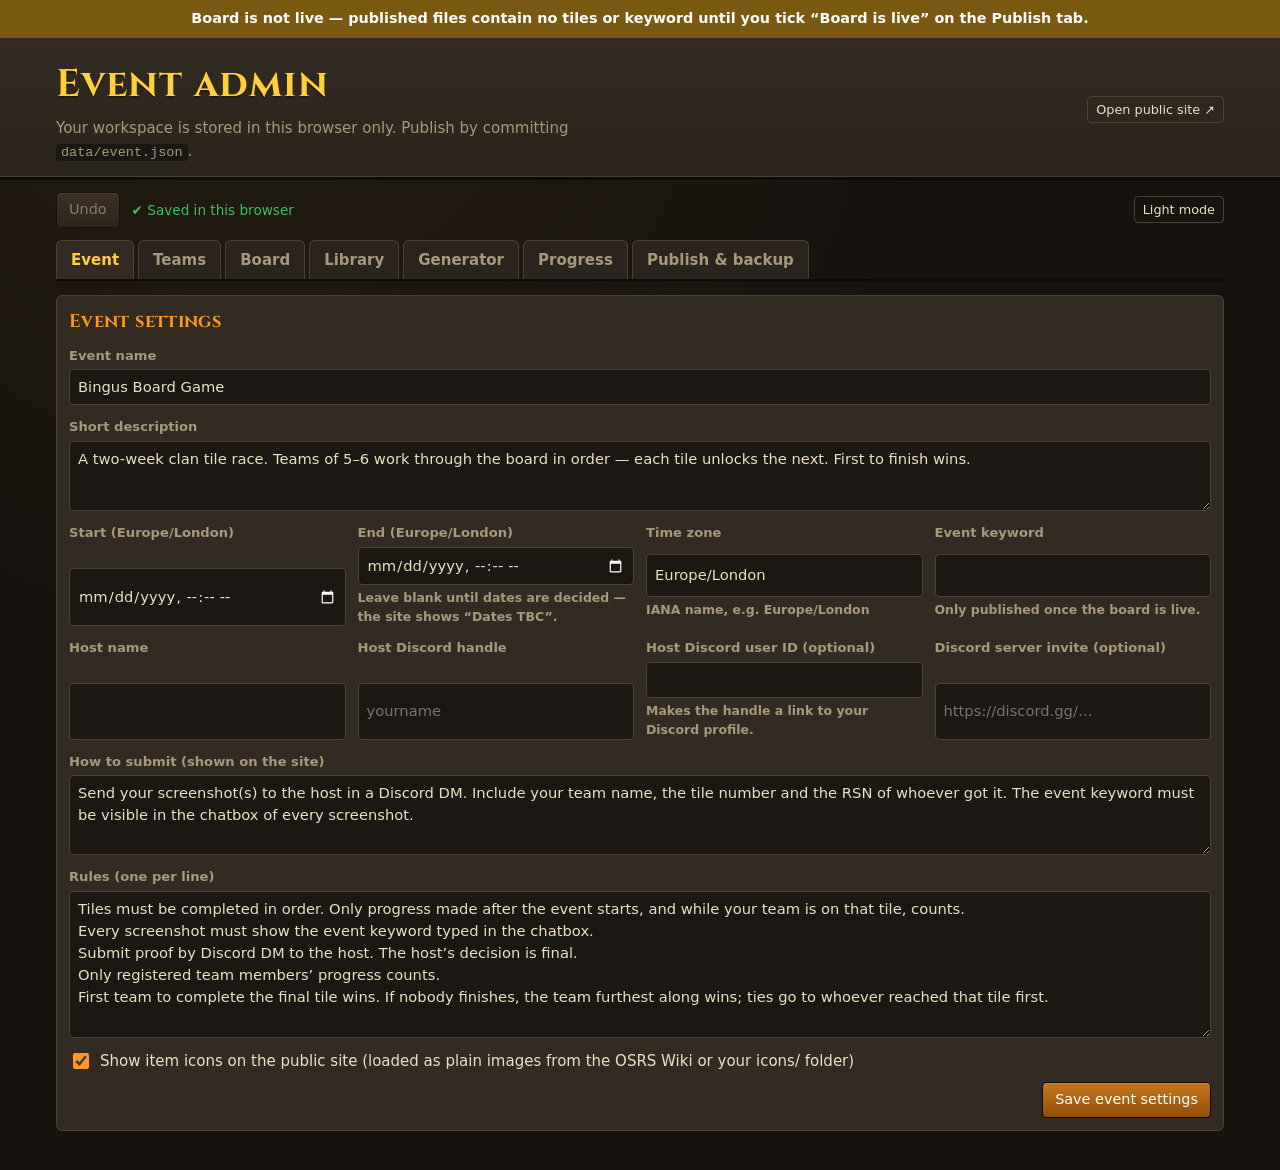
==== admin.html @ 7084084a "Add Bingus Board Game tile-race site Static GitHub Pages site for an OSRS community tile race: publi" ====
<!doctype html>
<html lang="en" data-theme="dark">
<head>
  <meta charset="utf-8">
  <meta name="viewport" content="width=device-width, initial-scale=1">
  <meta name="robots" content="noindex, nofollow">
  <title>Admin · Bingus Board Game</title>
  <link rel="preconnect" href="https://fonts.googleapis.com">
  <link rel="preconnect" href="https://fonts.gstatic.com" crossorigin>
  <link href="https://fonts.googleapis.com/css2?family=Cinzel:wght@600;800&display=swap" rel="stylesheet">
  <link rel="stylesheet" href="css/style.css">
  <script>
    try { var p = JSON.parse(localStorage.getItem('bingus.prefs') || '{}'); if (p.theme === 'light') document.documentElement.setAttribute('data-theme', 'light'); } catch (e) {}
  </script>
</head>
<body>
  <!--
    This page is intentionally not linked from the public site.
    It only reads and writes data in YOUR browser's localStorage, so anyone else
    who opens it just sees an empty workspace — nothing here can change the live site.
    The live site only changes when you commit a new data/event.json to the repo.
  -->
  <div id="banners"></div>
  <header class="site-header">
    <div class="wrap">
      <div>
        <h1>Event admin</h1>
        <p>Your workspace is stored in this browser only. Publish by committing <code>data/event.json</code>.</p>
      </div>
      <div class="header-side">
        <a class="btn small ghost" href="index.html" target="_blank" rel="noopener">Open public site ↗</a>
      </div>
    </div>
  </header>

  <div class="wrap">
    <div class="admin-top">
      <button class="btn" id="undo" type="button" title="Undo (Ctrl+Z)">Undo</button>
      <span id="save-status" class="muted" style="font-size:.85rem"></span>
      <span class="spacer"></span>
      <button class="btn small ghost" id="theme" type="button">Light mode</button>
    </div>
    <nav class="tabs" id="tabs" role="tablist"></nav>
    <div class="view" id="view"></div>
  </div>

  <dialog id="modal"></dialog>
  <div id="toast" class="toast hidden" role="status" aria-live="polite"></div>

  <script src="js/common.js"></script>
  <script src="js/library.js"></script>
  <script src="js/generator.js"></script>
  <script src="js/admin.js"></script>
</body>
</html>
---- css/style.css ----
/* Bingus Board Game — OSRS-inspired theme (no Jagex artwork). */

:root,
:root[data-theme="dark"] {
  --bg: #16130f;
  --bg-2: #1f1a14;
  --panel: #2a241c;
  --panel-2: #332b21;
  --panel-edge: #4d4232;
  --panel-edge-dark: #0d0b08;
  --text: #ecdfc2;
  --muted: #a8997b;
  --accent: #ff981f;
  --accent-2: #ffcf3f;
  --link: #ffb04d;
  --good: #3fbf5a;
  --bad: #e0513c;
  --info: #5aa6e8;
  --input: #1b1712;
  --shadow: 0 2px 0 rgba(0, 0, 0, .45);
  --tier-1: #4caf50;
  --tier-2: #3f8fdc;
  --tier-3: #a35ee0;
  --tier-4: #e0a126;
  --tier-5: #e0513c;
  color-scheme: dark;
}

:root[data-theme="light"] {
  --bg: #e9dfc6;
  --bg-2: #e2d6b8;
  --panel: #f6efdc;
  --panel-2: #efe5cb;
  --panel-edge: #b9a57c;
  --panel-edge-dark: #8a774f;
  --text: #2a2116;
  --muted: #6d5d41;
  --accent: #b55a00;
  --accent-2: #8a5b00;
  --link: #9a4a00;
  --good: #1f8a36;
  --bad: #b3321f;
  --info: #1f63a8;
  --input: #fffaf0;
  --shadow: 0 2px 0 rgba(90, 70, 30, .2);
  color-scheme: light;
}

* { box-sizing: border-box; }

html, body { margin: 0; padding: 0; }

body {
  background: var(--bg);
  background-image: radial-gradient(circle at 20% 0%, rgba(255, 152, 31, .06), transparent 45%);
  color: var(--text);
  font: 15px/1.5 system-ui, -apple-system, "Segoe UI", Roboto, sans-serif;
  min-height: 100vh;
}

a { color: var(--link); }
h1, h2, h3 { font-family: "Cinzel", Georgia, serif; letter-spacing: .02em; margin: 0; }
h1 { font-size: clamp(1.6rem, 4vw, 2.4rem); color: var(--accent-2); text-shadow: 0 2px 0 rgba(0,0,0,.4); }
h2 { font-size: 1.15rem; color: var(--accent); }
h3 { font-size: 1rem; color: var(--accent-2); }
small, .muted { color: var(--muted); }
code { background: var(--input); padding: 1px 5px; border-radius: 4px; font-size: .9em; }

.wrap { width: 100%; max-width: 1200px; margin: 0 auto; padding: 0 16px; }
.hidden { display: none !important; }

/* ---------- header ---------- */
.site-header {
  border-bottom: 3px solid var(--panel-edge-dark);
  background: linear-gradient(var(--panel-2), var(--panel));
  box-shadow: inset 0 -1px 0 var(--panel-edge);
  padding: 18px 0 14px;
}
.site-header .wrap { display: flex; flex-wrap: wrap; gap: 12px 24px; align-items: center; justify-content: space-between; }
.site-header p { margin: 4px 0 0; color: var(--muted); max-width: 60ch; }
.header-side { text-align: right; }
.countdown { font-family: "Cinzel", Georgia, serif; font-size: 1.35rem; color: var(--accent-2); font-variant-numeric: tabular-nums; }
.countdown small { display: block; font-family: system-ui, sans-serif; font-size: .8rem; }

.pill {
  display: inline-block; padding: 2px 10px; border-radius: 999px; font-size: .78rem; font-weight: 700;
  border: 1px solid currentColor; text-transform: uppercase; letter-spacing: .05em;
}
.pill.live { color: var(--good); }
.pill.soon { color: var(--info); }
.pill.over { color: var(--muted); }
.pill.tbc { color: var(--accent); }

.banner { padding: 8px 16px; text-align: center; font-weight: 600; font-size: .9rem; }
.banner.preview { background: #6b3fa0; color: #fff; }
.banner.sample { background: #7a5a12; color: #fff; }
.banner.error { background: #7a2418; color: #fff; }

.toolbar { display: flex; flex-wrap: wrap; gap: 8px 14px; align-items: center; padding-top: 14px; padding-bottom: 6px; }
.toolbar .spacer { flex: 1; }
.toolbar label { display: flex; gap: 6px; align-items: center; font-size: .9rem; color: var(--muted); }

/* ---------- panels ---------- */
.panel {
  background: var(--panel);
  border: 2px solid var(--panel-edge-dark);
  box-shadow: inset 0 0 0 1px var(--panel-edge), var(--shadow);
  border-radius: 6px;
  margin: 14px 0;
}
.panel-head {
  width: 100%; display: flex; align-items: center; gap: 10px;
  background: none; border: 0; color: inherit; cursor: pointer; text-align: left;
  padding: 12px 16px; font: inherit;
}
.panel-head .extra { margin-left: auto; font-size: .85rem; color: var(--muted); }
.panel-head .chev { width: 10px; height: 10px; border-right: 2px solid var(--muted); border-bottom: 2px solid var(--muted); transform: rotate(45deg); transition: transform .15s; margin-left: 8px; flex: none; }
.panel.collapsed .chev { transform: rotate(-45deg); }
.panel.collapsed .panel-body { display: none; }
.panel-body { padding: 0 16px 16px; }

.card {
  background: var(--panel-2);
  border: 1px solid var(--panel-edge);
  border-radius: 6px;
  padding: 12px;
}

/* ---------- buttons & inputs ---------- */
.btn {
  display: inline-flex; align-items: center; gap: 6px; justify-content: center;
  background: linear-gradient(#5a4a35, #3f3325);
  color: #f3e6c7; border: 1px solid #0d0b08; box-shadow: inset 0 1px 0 rgba(255,255,255,.12);
  padding: 6px 12px; border-radius: 4px; cursor: pointer; font: inherit; font-size: .9rem; text-decoration: none; white-space: nowrap;
}
.btn:hover { filter: brightness(1.15); }
.btn:disabled { opacity: .5; cursor: not-allowed; filter: none; }
.btn.primary { background: linear-gradient(#c7771c, #8f4f0c); color: #fff; }
.btn.danger { background: linear-gradient(#9b3526, #6b2016); color: #fff; }
.btn.ghost { background: transparent; color: var(--text); border-color: var(--panel-edge); box-shadow: none; }
.btn.small { padding: 3px 8px; font-size: .8rem; }
.btn.icon { padding: 3px 7px; min-width: 28px; }

input, select, textarea {
  background: var(--input); color: var(--text); border: 1px solid var(--panel-edge); border-radius: 4px;
  padding: 6px 8px; font: inherit; font-size: .92rem; max-width: 100%;
}
input:focus, select:focus, textarea:focus, .btn:focus-visible, .panel-head:focus-visible { outline: 2px solid var(--accent); outline-offset: 1px; }
textarea { width: 100%; min-height: 70px; resize: vertical; }
input[type="checkbox"] { width: 16px; height: 16px; accent-color: var(--accent); }
input[type="color"] { padding: 0; width: 44px; height: 32px; }

/* ---------- badges ---------- */
.badge {
  display: inline-block; font-size: .72rem; font-weight: 700; padding: 1px 7px; border-radius: 3px;
  background: var(--input); border: 1px solid var(--panel-edge); color: var(--muted); white-space: nowrap; vertical-align: middle;
}
.badge.tier-1 { color: #fff; background: var(--tier-1); border-color: transparent; }
.badge.tier-2 { color: #fff; background: var(--tier-2); border-color: transparent; }
.badge.tier-3 { color: #fff; background: var(--tier-3); border-color: transparent; }
.badge.tier-4 { color: #1a1206; background: var(--tier-4); border-color: transparent; }
.badge.tier-5 { color: #fff; background: var(--tier-5); border-color: transparent; }
.swatch { display: inline-block; width: 12px; height: 12px; border-radius: 3px; background: var(--c, #888); border: 1px solid rgba(0,0,0,.5); vertical-align: middle; flex: none; }

/* ---------- race track ---------- */
.race { display: grid; gap: 8px; }
.lane { display: grid; grid-template-columns: minmax(90px, 230px) 1fr 70px; gap: 10px; align-items: center; }
.lane-name { display: flex; align-items: center; gap: 6px; font-weight: 600; overflow: hidden; text-overflow: ellipsis; white-space: nowrap; }
.lane-pos { font-size: .82rem; color: var(--muted); text-align: right; font-variant-numeric: tabular-nums; }
.lane.followed .lane-name { color: var(--accent-2); }
.track { display: grid; grid-template-columns: repeat(var(--n), 1fr); gap: 2px; position: relative; }
.cell { height: 22px; border-radius: 2px; background: var(--input); border: 1px solid var(--panel-edge); position: relative; min-width: 0; }
.cell.open { background: var(--panel-2); }
.cell.hidden-tile { background: repeating-linear-gradient(45deg, var(--input), var(--input) 3px, var(--bg-2) 3px, var(--bg-2) 6px); opacity: .8; }
.cell.done { background: var(--c); border-color: rgba(0,0,0,.4); }
.cell.current { background: var(--c); border-color: var(--accent-2); box-shadow: 0 0 0 1px var(--accent-2); animation: pulse 1.6s ease-in-out infinite; }
.cell.finish-flag { background: repeating-conic-gradient(#111 0 25%, #eee 0 50%) 0 0 / 8px 8px; }
@keyframes pulse { 50% { opacity: .45; } }
@media (prefers-reduced-motion: reduce) { .cell.current { animation: none; } }
.track.tiers .cell { height: 6px; border: 0; }
.track.tiers .cell.t1 { background: var(--tier-1); }
.track.tiers .cell.t2 { background: var(--tier-2); }
.track.tiers .cell.t3 { background: var(--tier-3); }
.track.tiers .cell.t4 { background: var(--tier-4); }
.track.tiers .cell.t5 { background: var(--tier-5); }
.lane.legend .lane-name { font-weight: 400; color: var(--muted); font-size: .8rem; }

/* ---------- tables ---------- */
.table-wrap { overflow-x: auto; }
table { width: 100%; border-collapse: collapse; font-size: .92rem; }
th, td { padding: 7px 8px; text-align: left; border-bottom: 1px solid var(--panel-edge); vertical-align: middle; }
th { color: var(--muted); font-weight: 600; font-size: .8rem; text-transform: uppercase; letter-spacing: .04em; }
tr.followed td { background: rgba(255, 152, 31, .08); }
.rank { font-family: "Cinzel", Georgia, serif; font-weight: 800; color: var(--accent-2); font-size: 1.05rem; }
.num { font-variant-numeric: tabular-nums; }

.bar { height: 8px; background: var(--input); border-radius: 4px; overflow: hidden; border: 1px solid var(--panel-edge); min-width: 60px; }
.bar > span { display: block; height: 100%; background: var(--good); }
.bar.mine > span { background: var(--info); }

/* ---------- team cards ---------- */
.team-grid { display: grid; grid-template-columns: repeat(auto-fill, minmax(320px, 1fr)); gap: 12px; }
.team-card { border-top: 4px solid var(--c, var(--panel-edge)); display: flex; flex-direction: column; gap: 10px; }
.team-card.followed { box-shadow: 0 0 0 2px var(--accent-2); }
.team-card header { display: flex; align-items: center; gap: 8px; flex-wrap: wrap; }
.team-card header h3 { font-size: 1.05rem; }
.team-card header .meta { margin-left: auto; font-size: .82rem; color: var(--muted); }
.tile-block { display: flex; gap: 12px; align-items: flex-start; }
.tile-block .ic-box:empty { display: none; }
.tile-block .tile-main { display: grid; gap: 4px; min-width: 0; }
.tile-title { font-weight: 700; font-size: 1.02rem; }
.tile-desc { color: var(--text); font-size: .9rem; margin: 0; }
.tile-meta { display: flex; flex-wrap: wrap; gap: 4px; }
.tile-icon { width: 36px; height: 36px; object-fit: contain; image-rendering: pixelated; }
.tile-icon.sm { width: 24px; height: 24px; }
.kv { font-size: .85rem; color: var(--muted); }
.kv strong { color: var(--text); font-weight: 600; }
.members { display: flex; flex-wrap: wrap; gap: 4px; }
.members span { font-size: .78rem; background: var(--input); border: 1px solid var(--panel-edge); border-radius: 3px; padding: 0 6px; }
details summary { cursor: pointer; color: var(--muted); font-size: .88rem; }
.done-list { list-style: none; padding: 0; margin: 6px 0 0; font-size: .85rem; }
.done-list li { padding: 3px 0; border-bottom: 1px dashed var(--panel-edge); display: flex; gap: 8px; }
.done-list li .when { margin-left: auto; color: var(--muted); white-space: nowrap; }
.items { list-style: none; padding: 0; margin: 4px 0 0; display: grid; gap: 3px; font-size: .88rem; }
.items li { display: flex; align-items: center; gap: 6px; }
.items li.got { color: var(--good); }
.items li.got::before { content: "\2713"; font-weight: 700; }
.items li.need::before { content: "\2022"; color: var(--muted); }
.finished-banner { font-family: "Cinzel", Georgia, serif; font-size: 1.1rem; color: var(--accent-2); }

.private-check { border: 1px dashed var(--info); border-radius: 6px; padding: 8px 10px; background: rgba(90, 166, 232, .06); }
.private-check .head { display: flex; flex-wrap: wrap; gap: 4px 8px; align-items: baseline; margin-bottom: 6px; }
.private-check label { display: flex; align-items: center; gap: 6px; font-size: .88rem; }
.counter { display: inline-flex; align-items: center; gap: 6px; }
.counter output { min-width: 5ch; text-align: center; font-variant-numeric: tabular-nums; }

/* ---------- board tiles ---------- */
.board-list { list-style: none; margin: 0; padding: 0; display: grid; gap: 8px; }
.board-tile { display: grid; grid-template-columns: 34px 40px 1fr; gap: 10px; align-items: center; }
.board-tile .idx { font-family: "Cinzel", Georgia, serif; font-weight: 800; color: var(--muted); text-align: center; }
.board-tile .chips { display: flex; flex-wrap: wrap; gap: 4px; margin-top: 4px; }
.chip { display: inline-flex; align-items: center; gap: 4px; font-size: .75rem; padding: 1px 7px; border-radius: 999px; background: var(--input); border: 1px solid var(--panel-edge); }
.chip.here { border-color: var(--accent-2); }
.hidden-count { text-align: center; padding: 14px; color: var(--muted); border: 1px dashed var(--panel-edge); border-radius: 6px; margin-top: 8px; }

/* ---------- activity ---------- */
.feed { list-style: none; margin: 0; padding: 0; }
.feed li { display: grid; grid-template-columns: 120px 1fr; gap: 10px; padding: 6px 0; border-bottom: 1px solid var(--panel-edge); font-size: .9rem; }
.feed .when { color: var(--muted); font-size: .8rem; }
.feed .t-finish { color: var(--accent-2); font-weight: 700; }
.feed .t-complete .txt::before { content: "\2714  "; color: var(--good); }

/* ---------- submit box ---------- */
.submit-box { display: grid; gap: 6px; }
.keyword { font-family: "Cinzel", Georgia, serif; font-size: 1.3rem; color: var(--accent-2); letter-spacing: .06em; }

footer.site-footer { padding: 24px 16px 40px; text-align: center; color: var(--muted); font-size: .8rem; }

/* ---------- admin ---------- */
.admin-top { display: flex; flex-wrap: wrap; gap: 8px 12px; align-items: center; padding: 12px 0; }
.admin-top .spacer { flex: 1; }
.tabs { display: flex; flex-wrap: wrap; gap: 4px; border-bottom: 2px solid var(--panel-edge-dark); }
.tabs button {
  background: var(--panel); color: var(--muted); border: 1px solid var(--panel-edge); border-bottom: 0;
  padding: 8px 14px; border-radius: 6px 6px 0 0; cursor: pointer; font: inherit; font-weight: 600;
}
.tabs button.active { background: var(--panel-2); color: var(--accent-2); }
.view { padding: 14px 0 40px; display: grid; gap: 14px; }
.form-grid { display: grid; grid-template-columns: repeat(auto-fill, minmax(240px, 1fr)); gap: 12px; }
.form-grid .full { grid-column: 1 / -1; }
.field { display: grid; gap: 4px; }
.field > span { font-size: .82rem; color: var(--muted); font-weight: 600; }
.field .hint { font-size: .78rem; color: var(--muted); }
.check { display: flex; align-items: center; gap: 8px; }
.row { display: flex; flex-wrap: wrap; gap: 8px; align-items: center; }
.row.end { justify-content: flex-end; }
.stack { display: grid; gap: 10px; }
.status-ok { color: var(--good); }
.status-bad { color: var(--bad); }
.warn { border-left: 4px solid var(--accent); background: rgba(255,152,31,.08); padding: 8px 12px; border-radius: 4px; font-size: .9rem; }
.warn.bad { border-left-color: var(--bad); background: rgba(224,81,60,.08); }
.warn.good { border-left-color: var(--good); background: rgba(63,191,90,.08); }
ul.warns { list-style: none; margin: 0; padding: 0; display: grid; gap: 6px; }

.tile-rows { list-style: none; margin: 0; padding: 0; display: grid; gap: 4px; }
.tile-row {
  display: grid; grid-template-columns: 22px 34px auto 1fr auto; gap: 8px; align-items: center;
  background: var(--panel-2); border: 1px solid var(--panel-edge); border-radius: 5px; padding: 6px 8px;
}
.tile-row.dragging { opacity: .4; }
.tile-row.drop-before { box-shadow: 0 -3px 0 var(--accent); }
.tile-row.drop-after { box-shadow: 0 3px 0 var(--accent); }
.tile-row.revealed { border-left: 4px solid var(--good); }
.tile-row .handle { cursor: grab; color: var(--muted); user-select: none; text-align: center; letter-spacing: -2px; }
.tile-row .idx { font-weight: 800; color: var(--muted); text-align: right; font-variant-numeric: tabular-nums; }
.tile-row .main { min-width: 0; }
.tile-row .main .t { font-weight: 600; overflow: hidden; text-overflow: ellipsis; }
.tile-row .main .s { font-size: .78rem; color: var(--muted); }
.tile-row .acts { display: flex; gap: 3px; flex-wrap: wrap; justify-content: flex-end; }
.tile-row .ic { width: 28px; height: 28px; display: flex; align-items: center; justify-content: center; }
.tile-row .ic img { width: 26px; height: 26px; object-fit: contain; }

.lib-table td { font-size: .86rem; }
.lib-table tr.is-hidden td { opacity: .5; }
.stats { display: flex; flex-wrap: wrap; gap: 10px; }
.stat { background: var(--panel-2); border: 1px solid var(--panel-edge); border-radius: 6px; padding: 8px 12px; min-width: 120px; }
.stat b { display: block; font-size: 1.25rem; color: var(--accent-2); font-variant-numeric: tabular-nums; }
.stat span { font-size: .78rem; color: var(--muted); }
.tierbar { display: flex; height: 12px; border-radius: 3px; overflow: hidden; border: 1px solid var(--panel-edge); }
.tierbar span { display: block; height: 100%; }

.team-admin { border-top: 4px solid var(--c, var(--panel-edge)); }
.team-admin .grid2 { display: grid; grid-template-columns: repeat(auto-fit, minmax(260px, 1fr)); gap: 12px; }

dialog {
  background: var(--panel); color: var(--text); border: 2px solid var(--panel-edge-dark); box-shadow: inset 0 0 0 1px var(--panel-edge), 0 20px 60px rgba(0,0,0,.6);
  border-radius: 8px; padding: 0; width: min(720px, calc(100vw - 24px)); max-height: calc(100vh - 40px); overflow: auto;
}
dialog::backdrop { background: rgba(0,0,0,.6); }
dialog form { display: grid; gap: 12px; padding: 16px; }
dialog .dialog-head { display: flex; align-items: center; justify-content: space-between; }
.icon-preview { display: flex; align-items: center; gap: 8px; min-height: 36px; }

.toast {
  position: fixed; bottom: 20px; left: 50%; transform: translateX(-50%); background: #111; color: #fff; padding: 8px 16px;
  border-radius: 6px; font-size: .9rem; z-index: 1000; box-shadow: 0 6px 20px rgba(0,0,0,.5); max-width: calc(100vw - 32px);
}
pre.json { max-height: 320px; overflow: auto; background: var(--input); border: 1px solid var(--panel-edge); padding: 10px; border-radius: 4px; font-size: .78rem; margin: 0; white-space: pre; }
ol.steps { margin: 0; padding-left: 20px; display: grid; gap: 6px; }

/* ---------- responsive ---------- */
@media (max-width: 640px) {
  .header-side { text-align: left; }
  .lane { grid-template-columns: 1fr; gap: 3px; }
  .lane-pos { text-align: left; }
  .cell { height: 16px; }
  .feed li { grid-template-columns: 1fr; gap: 0; }
  .team-grid { grid-template-columns: 1fr; }
  .tile-row { grid-template-columns: 18px 28px 1fr; }
  .tile-row .ic { display: none; }
  .tile-row .acts { grid-column: 1 / -1; justify-content: flex-start; }
  .hide-sm { display: none; }
}
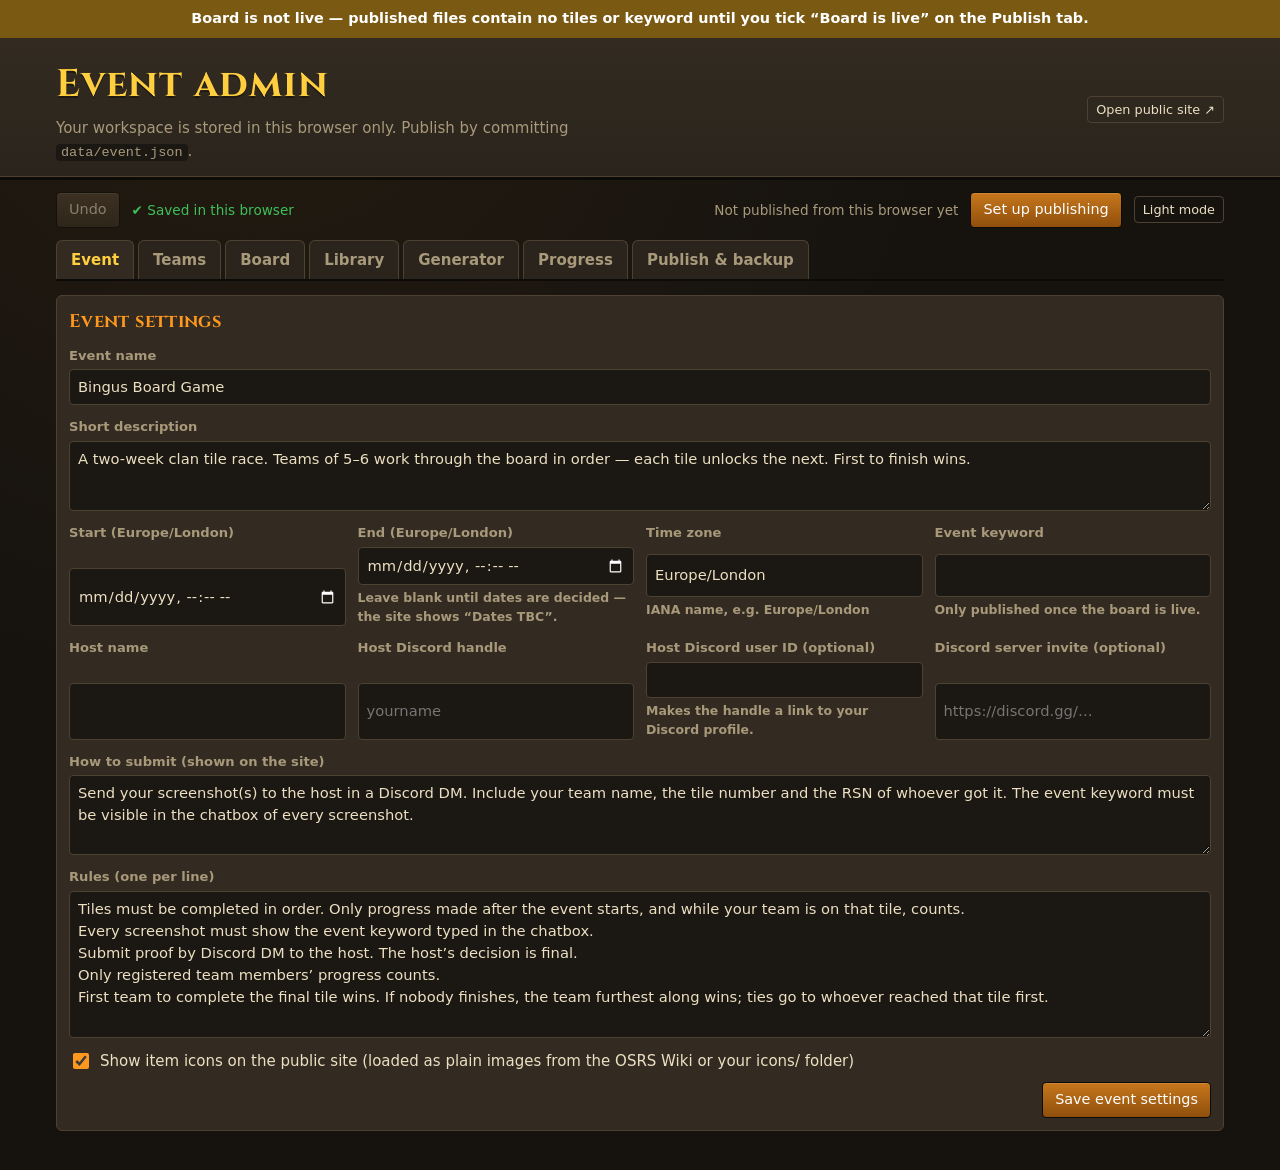
==== commit 1e1a0652: "Add one-click publishing from the admin page The admin page can now commit data/event.json through t" ====
--- a/admin.html
+++ b/admin.html
@@ -38,6 +38,8 @@
       <button class="btn" id="undo" type="button" title="Undo (Ctrl+Z)">Undo</button>
       <span id="save-status" class="muted" style="font-size:.85rem"></span>
       <span class="spacer"></span>
+      <span id="publish-status" style="font-size:.85rem"></span>
+      <button class="btn primary" id="publish-now" type="button">Publish now</button>
       <button class="btn small ghost" id="theme" type="button">Light mode</button>
     </div>
     <nav class="tabs" id="tabs" role="tablist"></nav>
